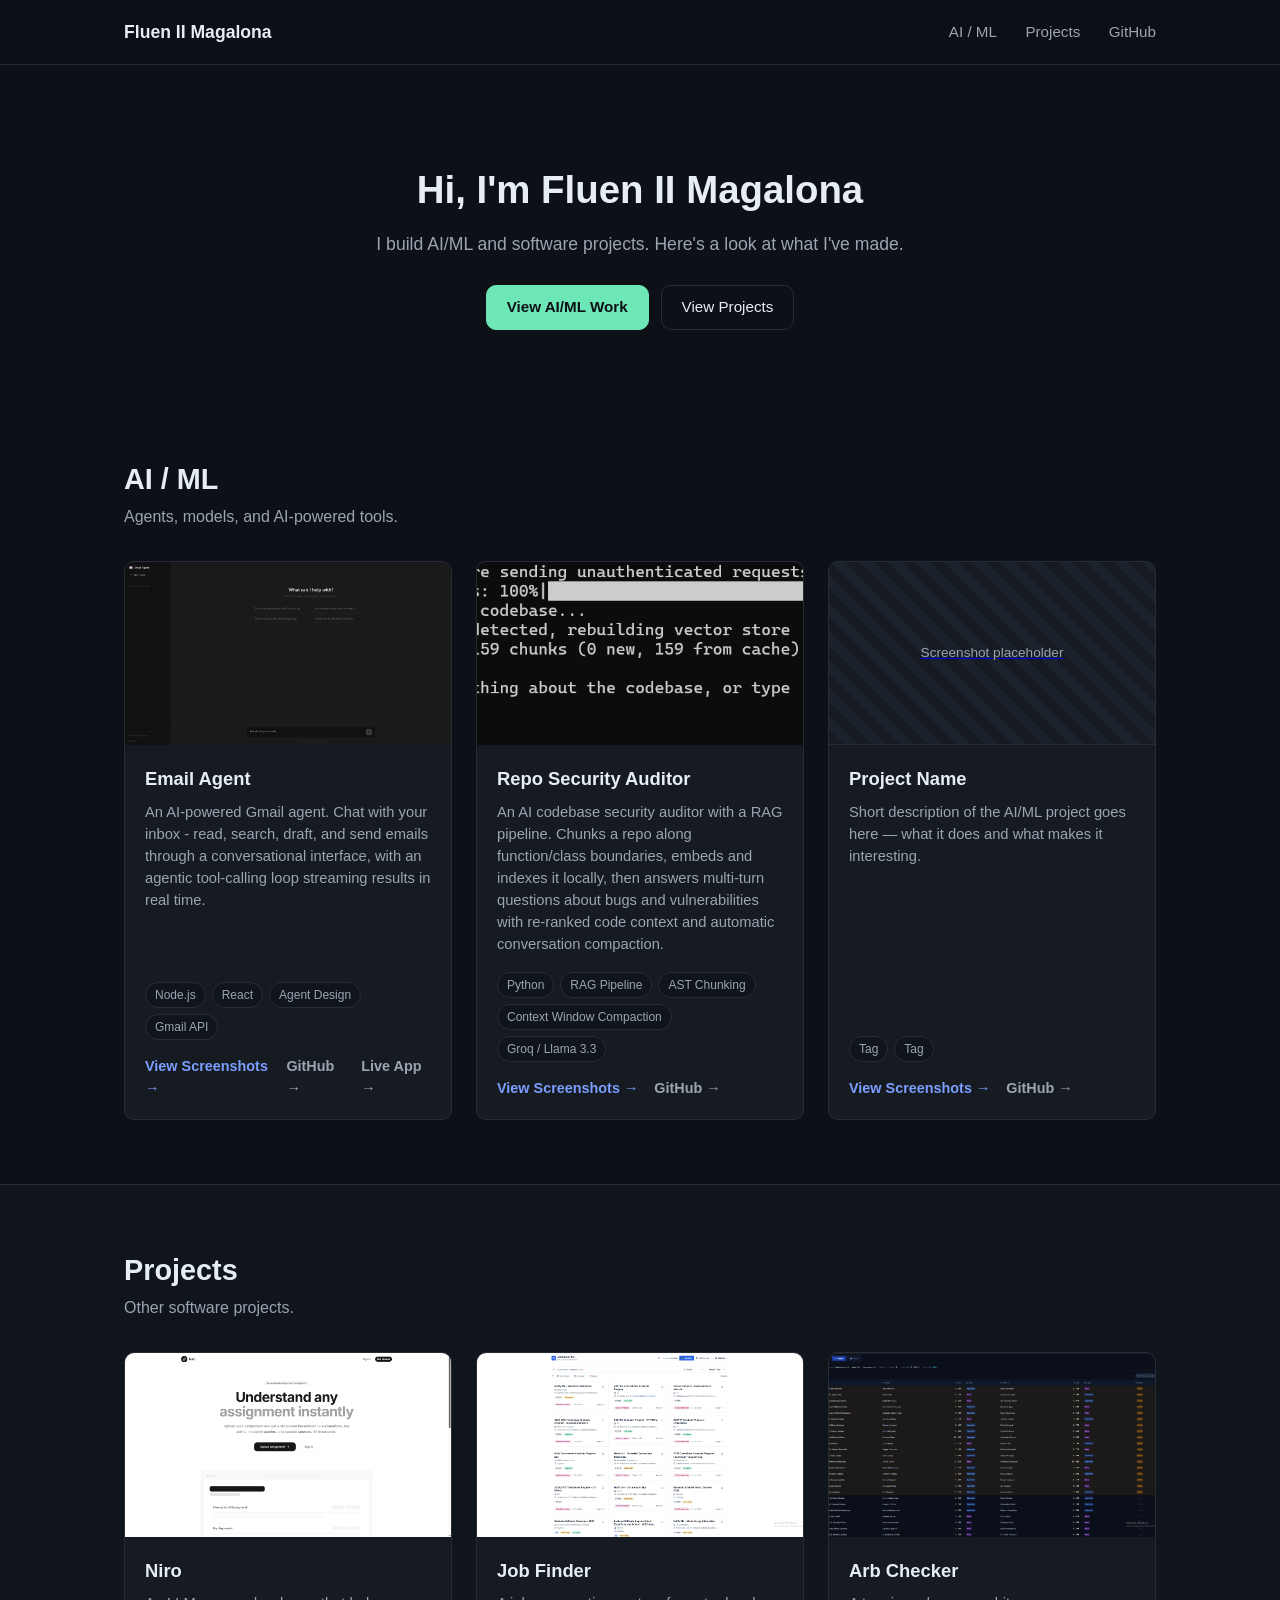
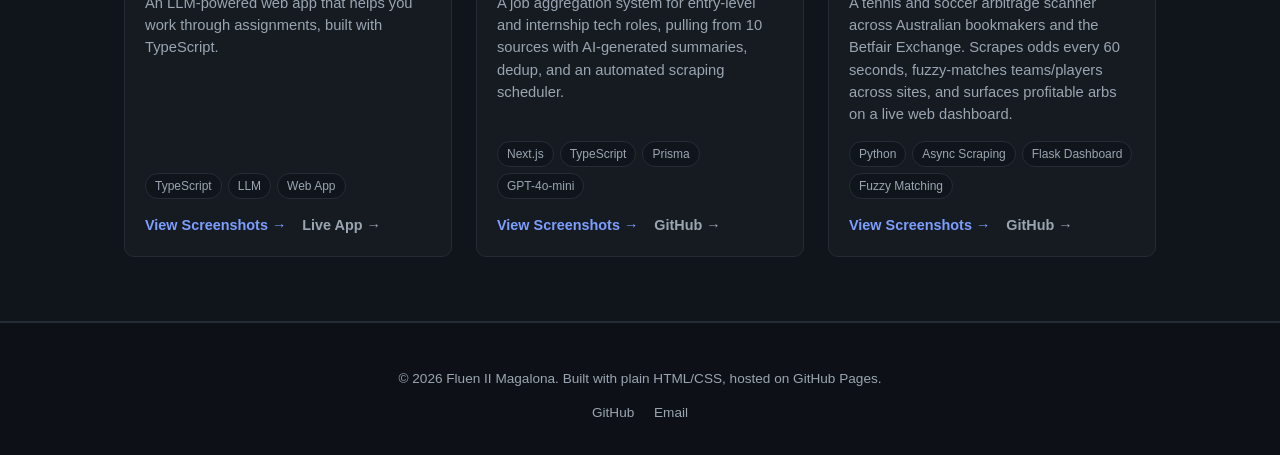
==== index.html @ 4257e5ad "ch" ====
<!DOCTYPE html>
<html lang="en">
<head>
<meta charset="UTF-8" />
<meta name="viewport" content="width=device-width, initial-scale=1.0" />
<title>Fluen II Magalona - Portfolio</title>
<meta name="description" content="Projects in AI/ML and software engineering." />
<link rel="stylesheet" href="style.css" />
</head>
<body>

<header class="site-header">
  <div class="container header-inner">
    <a class="brand" href="#top">Fluen II Magalona</a>
    <nav class="nav">
      <a href="#aiml">AI / ML</a>
      <a href="#projects">Projects</a>
      <a href="https://github.com/yubkek" target="_blank" rel="noopener">GitHub</a>
    </nav>
  </div>
</header>

<main>
  <section id="top" class="hero">
    <div class="container">
      <h1>Hi, I'm Fluen II Magalona</h1>
      <p class="hero-sub">I build AI/ML and software projects. Here's a look at what I've made.</p>
      <div class="hero-links">
        <a class="btn btn-primary" href="#aiml">View AI/ML Work</a>
        <a class="btn" href="#projects">View Projects</a>
      </div>
    </div>
  </section>

  <section id="aiml" class="section">
    <div class="container">
      <h2 class="section-title">AI / ML</h2>
      <p class="section-sub">Agents, models, and AI-powered tools.</p>

      <div class="card-grid">

        <!-- Email Agent -->
        <article class="card">
          <a class="card-shot-link" href="projects/email-agent.html">
            <img class="card-shot" src="images/email/thumb.png" alt="Email Agent screenshot" />
          </a>
          <div class="card-body">
            <h3><a href="projects/email-agent.html">Email Agent</a></h3>
            <p>An AI-powered Gmail agent. Chat with your inbox - read, search, draft, and send emails through a conversational interface, with an agentic tool-calling loop streaming results in real time.</p>
            <div class="tags">
              <span class="tag">Node.js</span>
              <span class="tag">React</span>
              <span class="tag">Agent Design</span>
              <span class="tag">Gmail API</span>
            </div>
            <div class="card-actions">
              <a class="card-link" href="projects/email-agent.html">View Screenshots &rarr;</a>
              <a class="card-link card-link-secondary" href="https://github.com/yubkek/email-agent" target="_blank" rel="noopener">GitHub &rarr;</a>
              <a class="card-link card-link-secondary" href="https://email-agent-blond.vercel.app/" target="_blank" rel="noopener">Live App &rarr;</a>
            </div>
          </div>
        </article>

        <!-- Repo Security Auditor -->
        <article class="card">
          <a class="card-shot-link" href="projects/repo-security-auditor.html">
            <img class="card-shot" src="images/repo-sec/thumb.png" alt="Repo Security Auditor screenshot" />
          </a>
          <div class="card-body">
            <h3><a href="projects/repo-security-auditor.html">Repo Security Auditor</a></h3>
            <p>An AI codebase security auditor with a RAG pipeline. Chunks a repo along function/class boundaries, embeds and indexes it locally, then answers multi-turn questions about bugs and vulnerabilities with re-ranked code context and automatic conversation compaction.</p>
            <div class="tags">
              <span class="tag">Python</span>
              <span class="tag">RAG Pipeline</span>
              <span class="tag">AST Chunking</span>
              <span class="tag">Context Window Compaction</span>
              <span class="tag">Groq / Llama 3.3</span>
            </div>
            <div class="card-actions">
              <a class="card-link" href="projects/repo-security-auditor.html">View Screenshots &rarr;</a>
              <a class="card-link card-link-secondary" href="https://github.com/yubkek/Repo-Security-Auditor" target="_blank" rel="noopener">GitHub &rarr;</a>
            </div>
          </div>
        </article>

        <!-- Placeholder AI/ML project 2 -->
        <article class="card">
          <a class="card-shot-link" href="projects/ai-ml-project-2.html">
            <div class="card-shot placeholder-shot">
              <span>Screenshot placeholder</span>
            </div>
          </a>
          <div class="card-body">
            <h3><a href="projects/ai-ml-project-2.html">Project Name</a></h3>
            <p>Short description of the AI/ML project goes here — what it does and what makes it interesting.</p>
            <div class="tags">
              <span class="tag">Tag</span>
              <span class="tag">Tag</span>
            </div>
            <div class="card-actions">
              <a class="card-link" href="projects/ai-ml-project-2.html">View Screenshots &rarr;</a>
              <a class="card-link card-link-secondary" href="#" target="_blank" rel="noopener">GitHub &rarr;</a>
            </div>
          </div>
        </article>

      </div>
    </div>
  </section>

  <section id="projects" class="section section-alt">
    <div class="container">
      <h2 class="section-title">Projects</h2>
      <p class="section-sub">Other software projects.</p>

      <div class="card-grid">

        <!-- Niro -->
        <article class="card">
          <a class="card-shot-link" href="projects/niro.html">
            <img class="card-shot" src="images/niro/thumb.png" alt="Niro screenshot" />
          </a>
          <div class="card-body">
            <h3><a href="projects/niro.html">Niro</a></h3>
            <p>An LLM-powered web app that helps you work through assignments, built with TypeScript.</p>
            <div class="tags">
              <span class="tag">TypeScript</span>
              <span class="tag">LLM</span>
              <span class="tag">Web App</span>
            </div>
            <div class="card-actions">
              <a class="card-link" href="projects/niro.html">View Screenshots &rarr;</a>
              <a class="card-link card-link-secondary" href="https://niro-one.vercel.app/" target="_blank" rel="noopener">Live App &rarr;</a>
            </div>
          </div>
        </article>

        <!-- Job Finder -->
        <article class="card">
          <a class="card-shot-link" href="projects/job-finder.html">
            <img class="card-shot" src="images/job/thumb.png" alt="Job Finder screenshot" />
          </a>
          <div class="card-body">
            <h3><a href="projects/job-finder.html">Job Finder</a></h3>
            <p>A job aggregation system for entry-level and internship tech roles, pulling from 10 sources with AI-generated summaries, dedup, and an automated scraping scheduler.</p>
            <div class="tags">
              <span class="tag">Next.js</span>
              <span class="tag">TypeScript</span>
              <span class="tag">Prisma</span>
              <span class="tag">GPT-4o-mini</span>
            </div>
            <div class="card-actions">
              <a class="card-link" href="projects/job-finder.html">View Screenshots &rarr;</a>
              <a class="card-link card-link-secondary" href="https://github.com/yubkek/Job-Finder" target="_blank" rel="noopener">GitHub &rarr;</a>
            </div>
          </div>
        </article>

        <!-- Arb Checker -->
        <article class="card">
          <a class="card-shot-link" href="projects/arb-checker.html">
            <img class="card-shot" src="images/arb/thumb.png" alt="Arb Checker screenshot" />
          </a>
          <div class="card-body">
            <h3><a href="projects/arb-checker.html">Arb Checker</a></h3>
            <p>A tennis and soccer arbitrage scanner across Australian bookmakers and the Betfair Exchange. Scrapes odds every 60 seconds, fuzzy-matches teams/players across sites, and surfaces profitable arbs on a live web dashboard.</p>
            <div class="tags">
              <span class="tag">Python</span>
              <span class="tag">Async Scraping</span>
              <span class="tag">Flask Dashboard</span>
              <span class="tag">Fuzzy Matching</span>
            </div>
            <div class="card-actions">
              <a class="card-link" href="projects/arb-checker.html">View Screenshots &rarr;</a>
              <a class="card-link card-link-secondary" href="https://github.com/yubkek/Arb-Checker" target="_blank" rel="noopener">GitHub &rarr;</a>
            </div>
          </div>
        </article>

      </div>
    </div>
  </section>
</main>

<footer class="site-footer">
  <div class="container">
    <p>&copy; 2026 Fluen II Magalona. Built with plain HTML/CSS, hosted on GitHub Pages.</p>
    <div class="footer-links">
      <a href="https://github.com/yubkek" target="_blank" rel="noopener">GitHub</a>
      <a href="mailto:henrymanagerai@gmail.com">Email</a>
    </div>
  </div>
</footer>

</body>
</html>
---- style.css ----
:root {
  --bg: #0d1117;
  --bg-alt: #10151c;
  --card: #161b22;
  --border: #262c36;
  --text: #e6edf3;
  --text-dim: #9aa5b1;
  --accent: #6ee7b7;
  --accent-2: #7c9eff;
  --radius: 10px;
}

* { box-sizing: border-box; }

html { scroll-behavior: smooth; }

body {
  margin: 0;
  font-family: -apple-system, BlinkMacSystemFont, "Segoe UI", Roboto, Helvetica, Arial, sans-serif;
  background: var(--bg);
  color: var(--text);
  line-height: 1.5;
}

.container {
  max-width: 1080px;
  margin: 0 auto;
  padding: 0 24px;
}

/* Header */
.site-header {
  position: sticky;
  top: 0;
  z-index: 10;
  background: rgba(13, 17, 23, 0.85);
  backdrop-filter: blur(8px);
  border-bottom: 1px solid var(--border);
}

.header-inner {
  display: flex;
  align-items: center;
  justify-content: space-between;
  height: 64px;
}

.brand {
  font-weight: 700;
  font-size: 1.1rem;
  color: var(--text);
  text-decoration: none;
}

.nav a {
  color: var(--text-dim);
  text-decoration: none;
  margin-left: 24px;
  font-size: 0.95rem;
  transition: color 0.15s ease;
}

.nav a:hover { color: var(--text); }

/* Hero */
.hero {
  padding: 96px 0 64px;
  text-align: center;
}

.hero h1 {
  font-size: 2.4rem;
  margin: 0 0 12px;
}

.hero-sub {
  color: var(--text-dim);
  font-size: 1.1rem;
  max-width: 540px;
  margin: 0 auto 28px;
}

.hero-links {
  display: flex;
  gap: 12px;
  justify-content: center;
}

.btn {
  display: inline-block;
  padding: 10px 20px;
  border-radius: var(--radius);
  border: 1px solid var(--border);
  color: var(--text);
  text-decoration: none;
  font-size: 0.95rem;
  transition: border-color 0.15s ease, background 0.15s ease;
}

.btn:hover { border-color: var(--accent-2); }

.btn-primary {
  background: var(--accent);
  color: #0d1117;
  border-color: var(--accent);
  font-weight: 600;
}

.btn-primary:hover {
  background: var(--accent-2);
  border-color: var(--accent-2);
}

/* Sections */
.section {
  padding: 64px 0;
}

.section-alt {
  background: var(--bg-alt);
  border-top: 1px solid var(--border);
  border-bottom: 1px solid var(--border);
}

.section-title {
  font-size: 1.8rem;
  margin: 0 0 4px;
}

.section-sub {
  color: var(--text-dim);
  margin: 0 0 32px;
}

/* Card grid */
.card-grid {
  display: grid;
  grid-template-columns: repeat(auto-fit, minmax(280px, 1fr));
  gap: 24px;
}

.card {
  background: var(--card);
  border: 1px solid var(--border);
  border-radius: var(--radius);
  overflow: hidden;
  display: flex;
  flex-direction: column;
  transition: transform 0.15s ease, border-color 0.15s ease;
}

.card:hover {
  transform: translateY(-2px);
  border-color: var(--accent-2);
}

.card-shot-link {
  display: block;
}

.card-shot {
  aspect-ratio: 16 / 9;
  width: 100%;
  height: 100%;
  object-fit: cover;
  display: block;
  background: var(--bg-alt);
}

.placeholder-shot {
  display: flex;
  align-items: center;
  justify-content: center;
  color: var(--text-dim);
  font-size: 0.85rem;
  background: repeating-linear-gradient(
    45deg,
    #161b22,
    #161b22 10px,
    #1c222b 10px,
    #1c222b 20px
  );
  border-bottom: 1px solid var(--border);
}

.card-body {
  padding: 20px;
  display: flex;
  flex-direction: column;
  flex: 1;
}

.card-body h3 {
  margin: 0 0 8px;
  font-size: 1.15rem;
}

.card-body h3 a {
  color: var(--text);
  text-decoration: none;
}

.card-body h3 a:hover {
  color: var(--accent-2);
}

.card-body p {
  color: var(--text-dim);
  font-size: 0.92rem;
  margin: 0 0 16px;
  flex: 1;
}

.tags {
  display: flex;
  flex-wrap: wrap;
  gap: 6px;
  margin-bottom: 16px;
}

.tag {
  font-size: 0.75rem;
  padding: 3px 9px;
  border-radius: 999px;
  background: var(--bg-alt);
  border: 1px solid var(--border);
  color: var(--text-dim);
}

.card-actions {
  display: flex;
  align-items: center;
  gap: 16px;
}

.card-link {
  color: var(--accent-2);
  text-decoration: none;
  font-size: 0.9rem;
  font-weight: 600;
}

.card-link:hover { text-decoration: underline; }

.card-link-secondary {
  color: var(--text-dim);
}

/* Project detail pages */
.detail-header {
  padding: 40px 0 8px;
}

.back-link {
  color: var(--text-dim);
  text-decoration: none;
  font-size: 0.9rem;
}

.back-link:hover { color: var(--text); }

.detail-title {
  font-size: 2rem;
  margin: 20px 0 8px;
}

.detail-sub {
  color: var(--text-dim);
  font-size: 1.05rem;
  max-width: 640px;
  margin: 0 0 20px;
}

.detail-actions {
  display: flex;
  gap: 12px;
  margin-bottom: 40px;
}

.gallery-grid {
  display: grid;
  grid-template-columns: repeat(auto-fit, minmax(320px, 1fr));
  gap: 20px;
  padding-bottom: 64px;
}

.gallery-shot {
  aspect-ratio: 16 / 10;
  width: 100%;
  height: 100%;
  object-fit: cover;
  display: block;
  border-radius: var(--radius);
  border: 1px solid var(--border);
  background: var(--bg-alt);
}

.gallery-shot.placeholder-shot {
  font-size: 0.9rem;
}

/* Lightbox */
.lightbox-overlay {
  position: fixed;
  inset: 0;
  z-index: 100;
  display: none;
  align-items: center;
  justify-content: center;
  background: rgba(0, 0, 0, 0.88);
  padding: 40px;
  cursor: zoom-out;
}

.lightbox-overlay.open {
  display: flex;
}

.lightbox-img {
  max-width: 100%;
  max-height: 100%;
  object-fit: contain;
  border-radius: var(--radius);
  box-shadow: 0 20px 60px rgba(0, 0, 0, 0.5);
}

.lightbox-close {
  position: absolute;
  top: 20px;
  right: 28px;
  background: none;
  border: none;
  color: var(--text);
  font-size: 2.2rem;
  line-height: 1;
  cursor: pointer;
  padding: 4px 10px;
}

.lightbox-close:hover {
  color: var(--accent-2);
}

.lightbox-nav {
  position: absolute;
  top: 50%;
  transform: translateY(-50%);
  background: rgba(255, 255, 255, 0.06);
  border: 1px solid var(--border);
  color: var(--text);
  font-size: 2.4rem;
  line-height: 1;
  width: 52px;
  height: 52px;
  border-radius: 50%;
  cursor: pointer;
  display: flex;
  align-items: center;
  justify-content: center;
}

.lightbox-nav:hover {
  color: var(--accent-2);
  border-color: var(--accent-2);
}

.lightbox-prev { left: 20px; }
.lightbox-next { right: 20px; }

@media (max-width: 600px) {
  .lightbox-nav {
    width: 40px;
    height: 40px;
    font-size: 1.8rem;
  }
  .lightbox-prev { left: 8px; }
  .lightbox-next { right: 8px; }
}

/* Footer */
.site-footer {
  padding: 32px 0;
  text-align: center;
  color: var(--text-dim);
  font-size: 0.85rem;
  border-top: 1px solid var(--border);
}

.footer-links a {
  color: var(--text-dim);
  margin: 0 8px;
  text-decoration: none;
}

.footer-links a:hover { color: var(--text); }

@media (max-width: 480px) {
  .nav a { margin-left: 14px; font-size: 0.85rem; }
  .hero h1 { font-size: 1.9rem; }
}
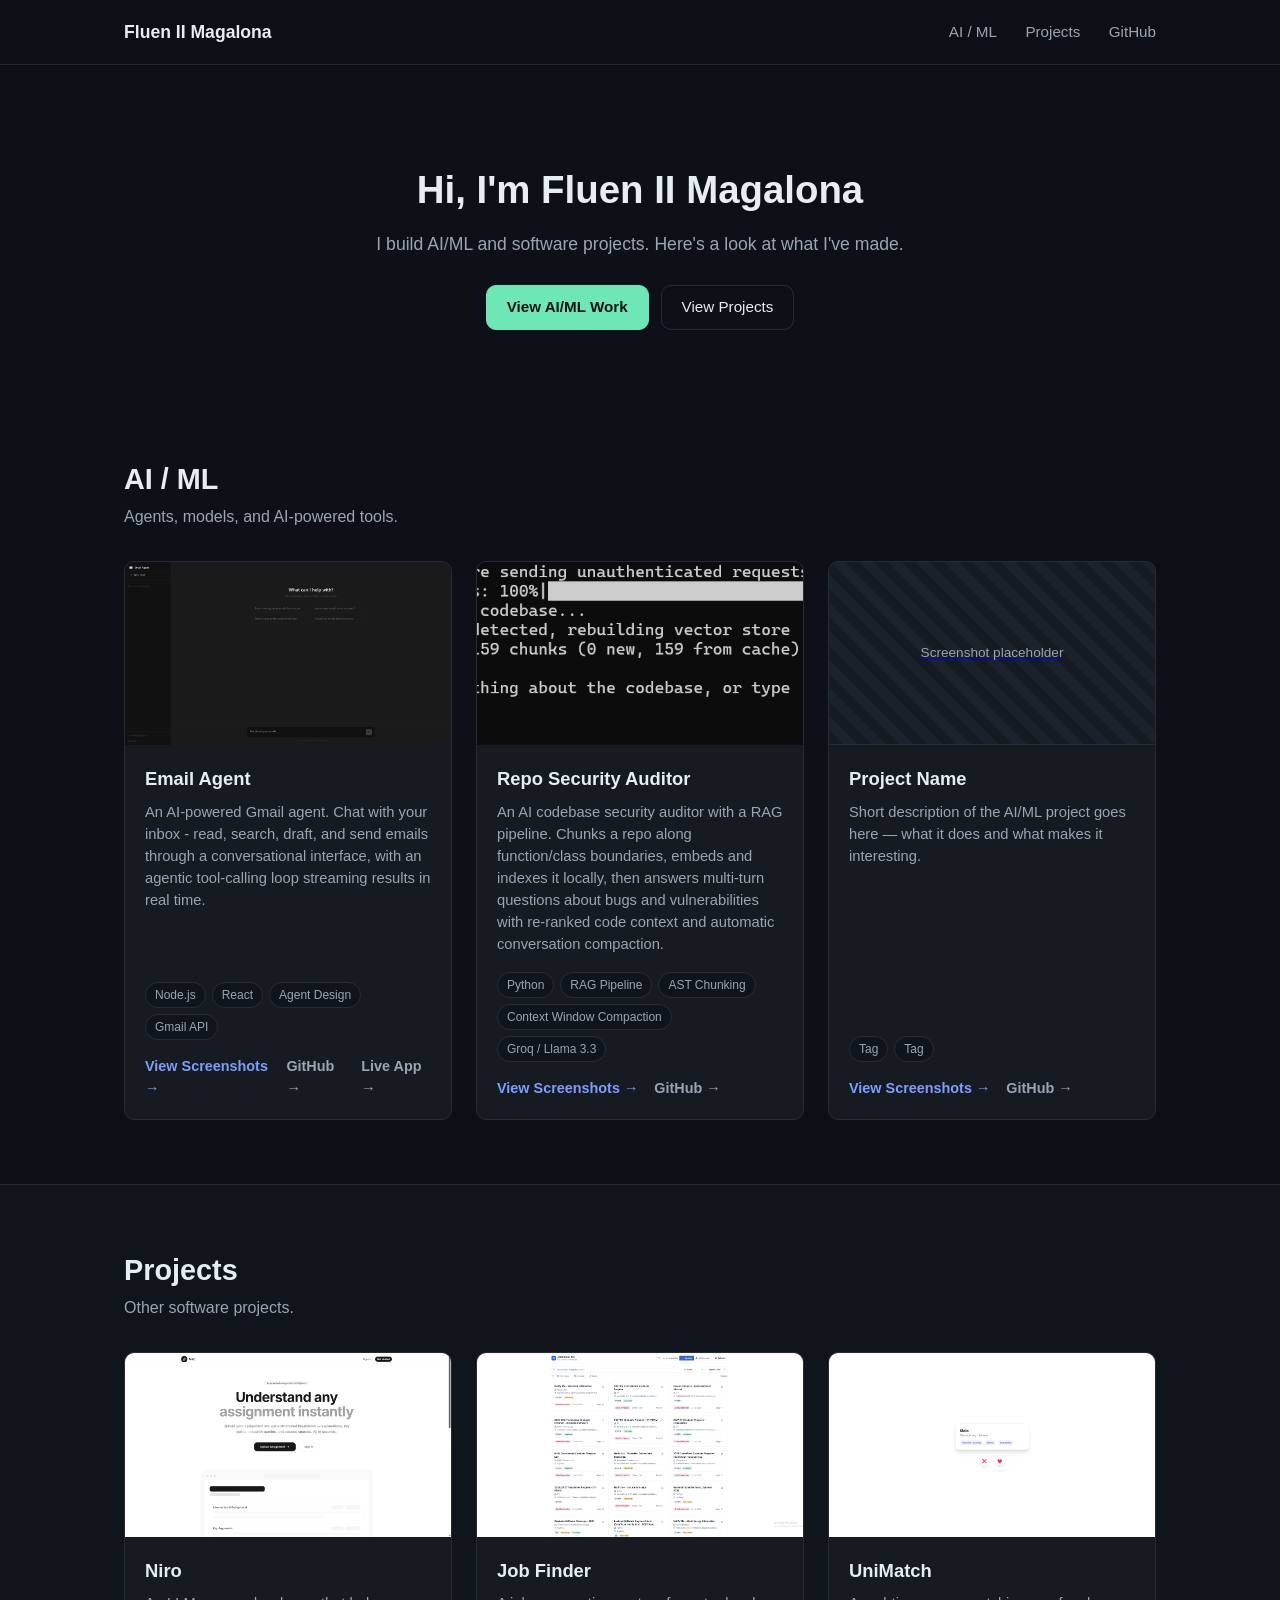
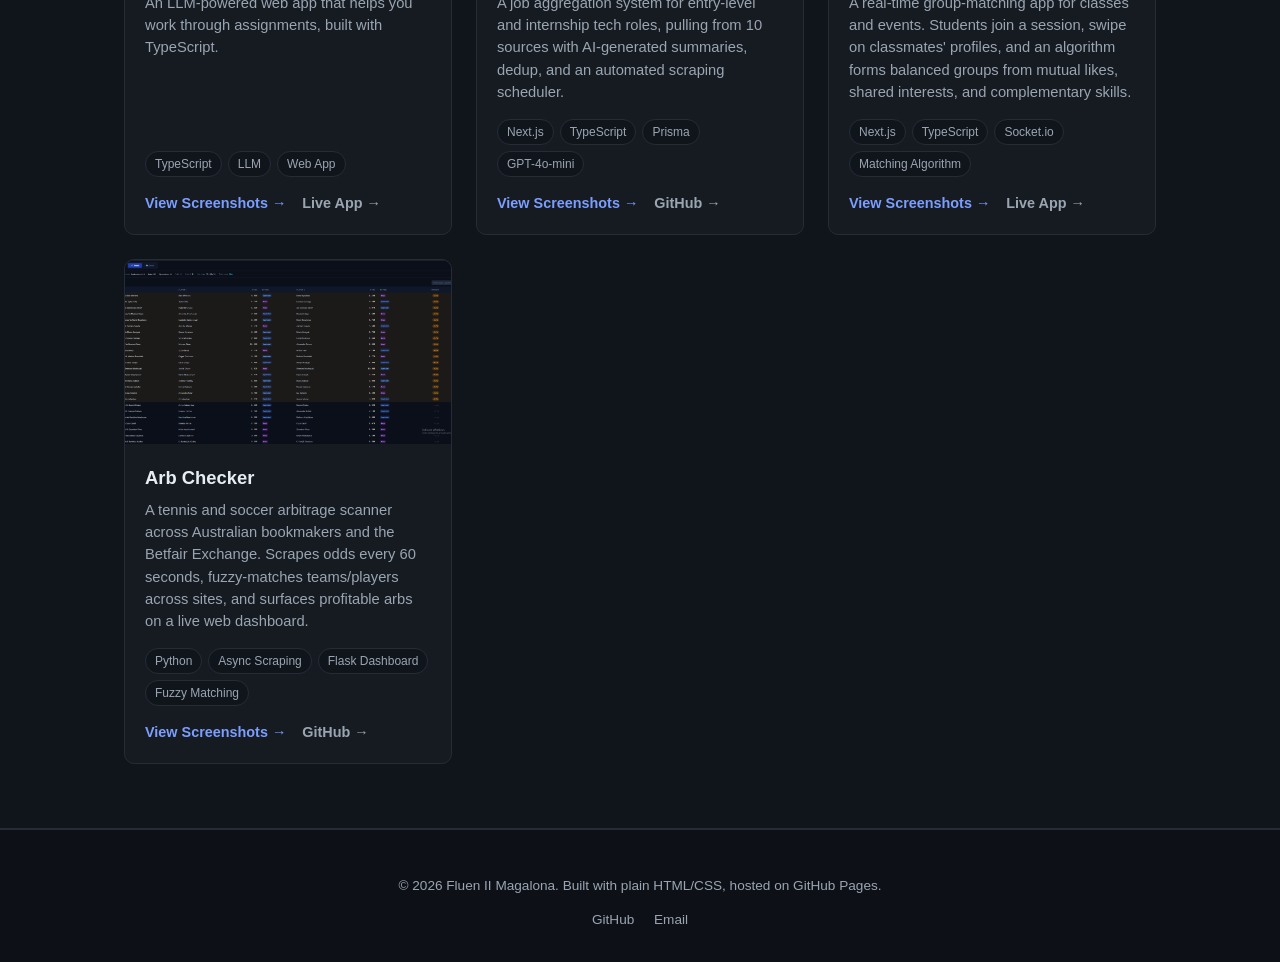
==== commit fd454fa6: "new proj" ====
--- a/index.html
+++ b/index.html
@@ -156,6 +156,27 @@
           </div>
         </article>
 
+        <!-- UniMatch -->
+        <article class="card">
+          <a class="card-shot-link" href="projects/grouper.html">
+            <img class="card-shot" src="images/grouper/thumb.png" alt="UniMatch screenshot" />
+          </a>
+          <div class="card-body">
+            <h3><a href="projects/grouper.html">UniMatch</a></h3>
+            <p>A real-time group-matching app for classes and events. Students join a session, swipe on classmates' profiles, and an algorithm forms balanced groups from mutual likes, shared interests, and complementary skills.</p>
+            <div class="tags">
+              <span class="tag">Next.js</span>
+              <span class="tag">TypeScript</span>
+              <span class="tag">Socket.io</span>
+              <span class="tag">Matching Algorithm</span>
+            </div>
+            <div class="card-actions">
+              <a class="card-link" href="projects/grouper.html">View Screenshots &rarr;</a>
+              <a class="card-link card-link-secondary" href="https://unimatch-xzs7.onrender.com/" target="_blank" rel="noopener">Live App &rarr;</a>
+            </div>
+          </div>
+        </article>
+
         <!-- Arb Checker -->
         <article class="card">
           <a class="card-shot-link" href="projects/arb-checker.html">
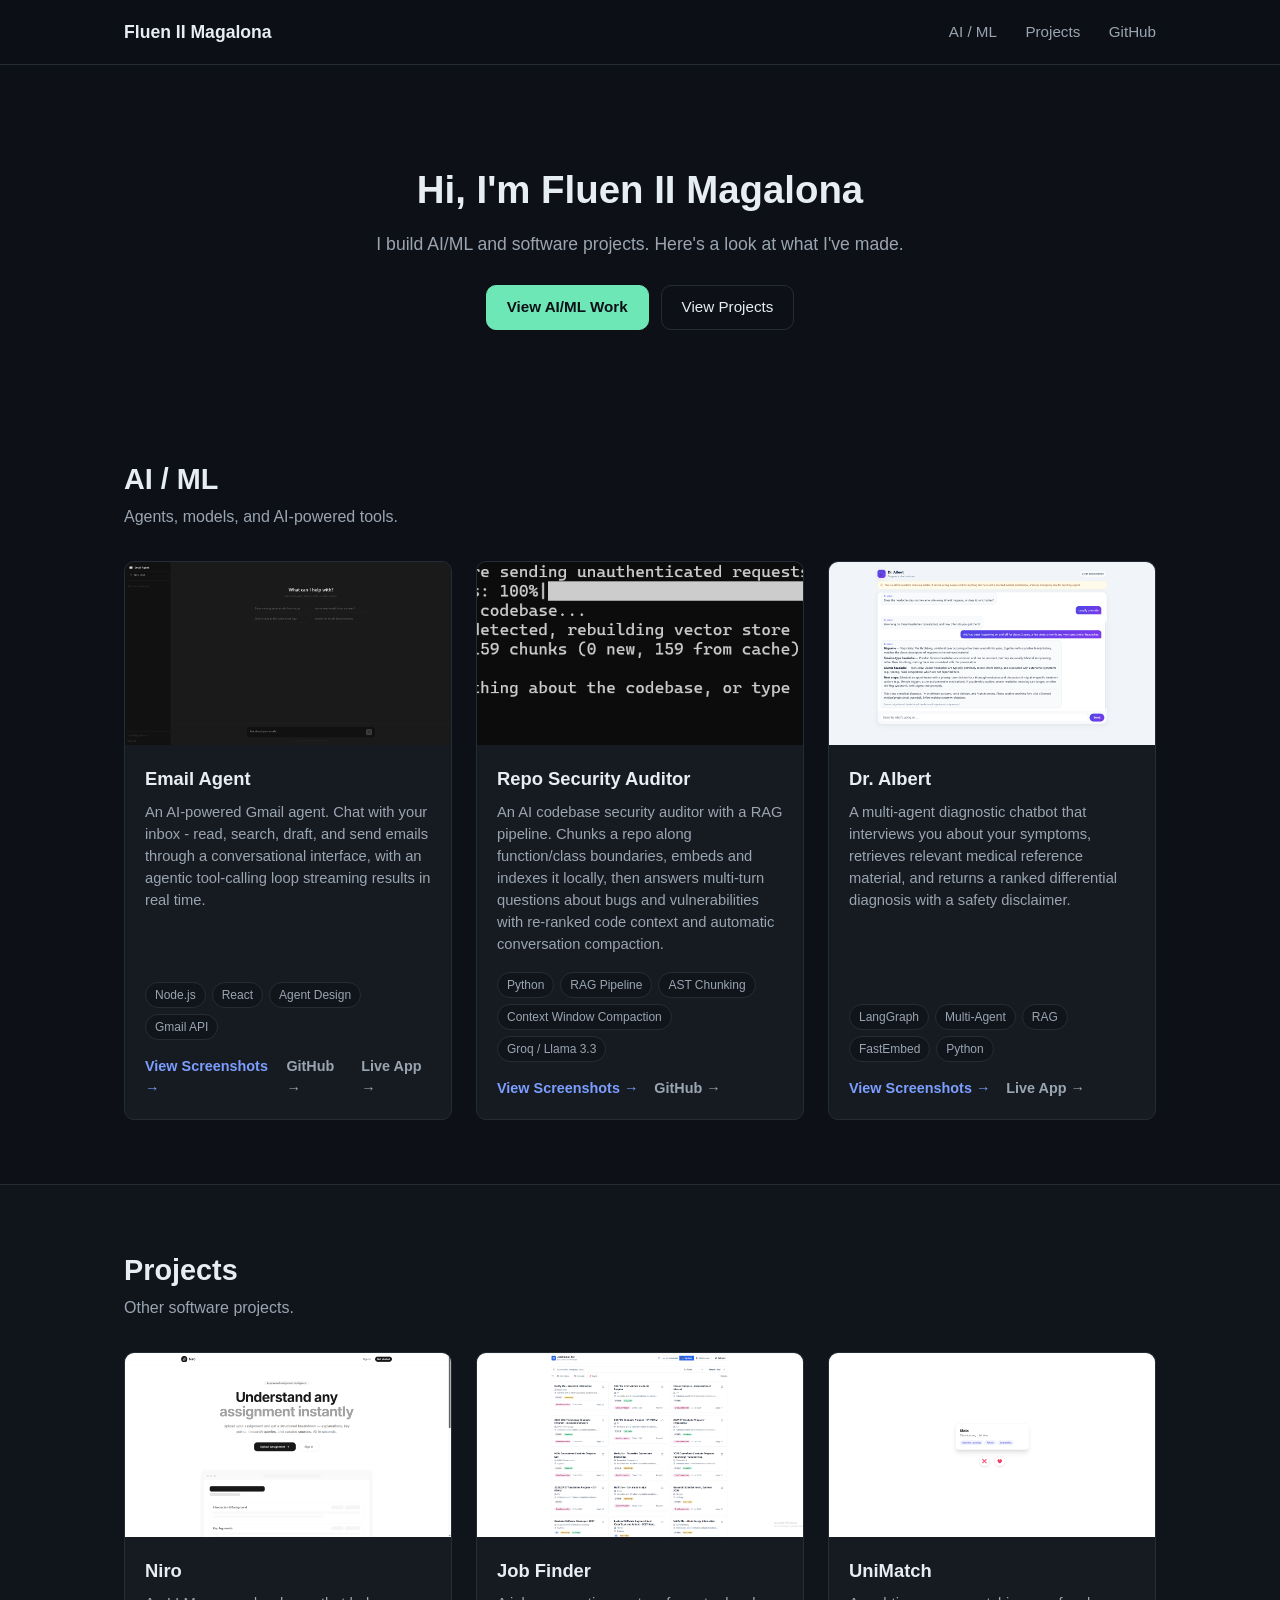
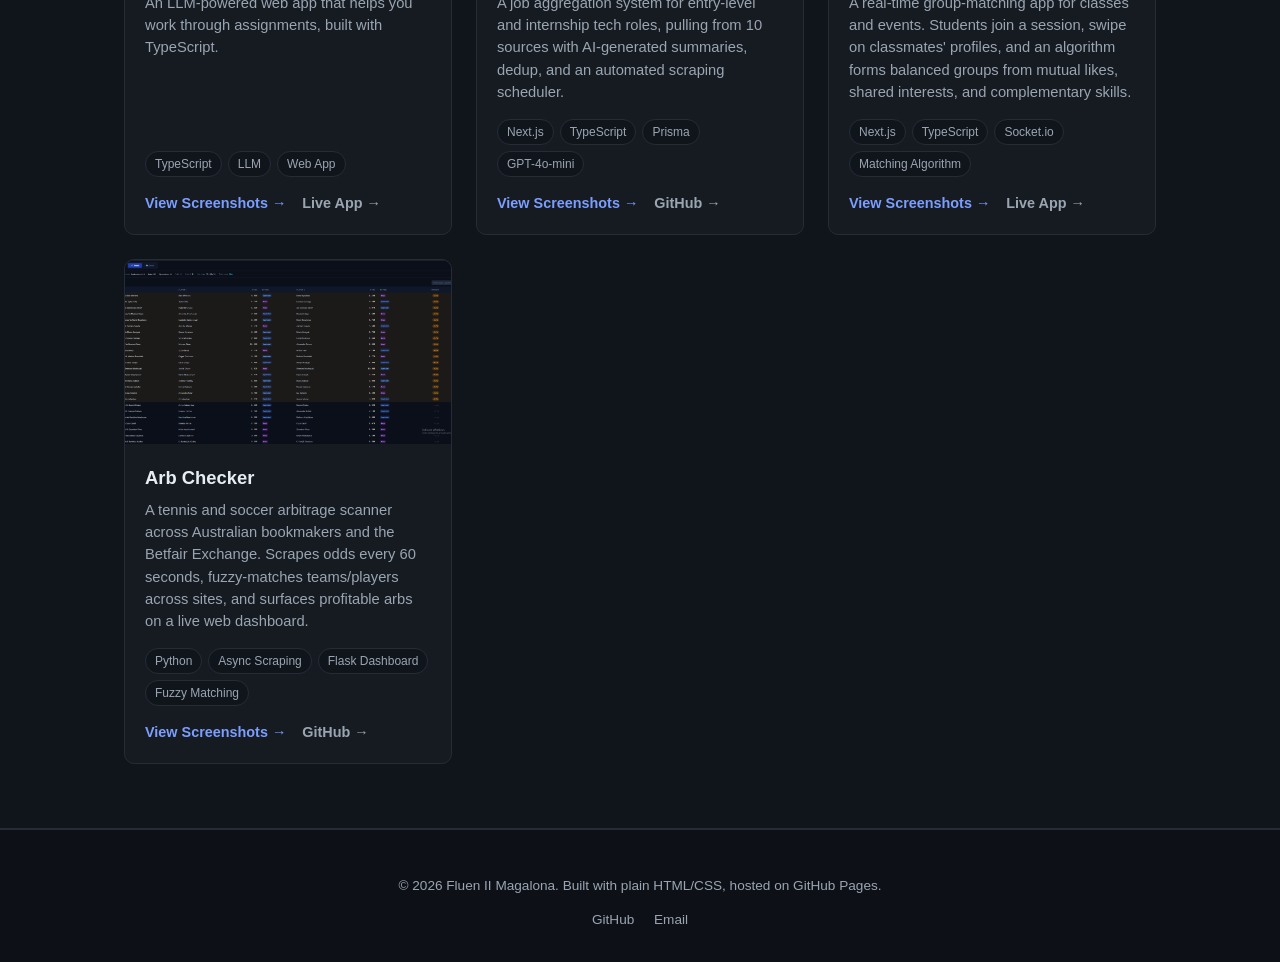
==== commit ca7f340c: "health diagnosis bot" ====
--- a/index.html
+++ b/index.html
@@ -83,23 +83,24 @@
           </div>
         </article>
 
-        <!-- Placeholder AI/ML project 2 -->
-        <article class="card">
-          <a class="card-shot-link" href="projects/ai-ml-project-2.html">
-            <div class="card-shot placeholder-shot">
-              <span>Screenshot placeholder</span>
-            </div>
-          </a>
-          <div class="card-body">
-            <h3><a href="projects/ai-ml-project-2.html">Project Name</a></h3>
-            <p>Short description of the AI/ML project goes here — what it does and what makes it interesting.</p>
-            <div class="tags">
-              <span class="tag">Tag</span>
-              <span class="tag">Tag</span>
-            </div>
-            <div class="card-actions">
-              <a class="card-link" href="projects/ai-ml-project-2.html">View Screenshots &rarr;</a>
-              <a class="card-link card-link-secondary" href="#" target="_blank" rel="noopener">GitHub &rarr;</a>
+        <!-- Dr. AIbert -->
+        <article class="card">
+          <a class="card-shot-link" href="projects/dr-aibert.html">
+            <img class="card-shot" src="images/draibert/thumb.png" alt="Dr. AIbert screenshot" />
+          </a>
+          <div class="card-body">
+            <h3><a href="projects/dr-aibert.html">Dr. AIbert</a></h3>
+            <p>A multi-agent diagnostic chatbot that interviews you about your symptoms, retrieves relevant medical reference material, and returns a ranked differential diagnosis with a safety disclaimer.</p>
+            <div class="tags">
+              <span class="tag">LangGraph</span>
+              <span class="tag">Multi-Agent</span>
+              <span class="tag">RAG</span>
+              <span class="tag">FastEmbed</span>
+              <span class="tag">Python</span>
+            </div>
+            <div class="card-actions">
+              <a class="card-link" href="projects/dr-aibert.html">View Screenshots &rarr;</a>
+              <a class="card-link card-link-secondary" href="https://dr-aibert.onrender.com/" target="_blank" rel="noopener">Live App &rarr;</a>
             </div>
           </div>
         </article>
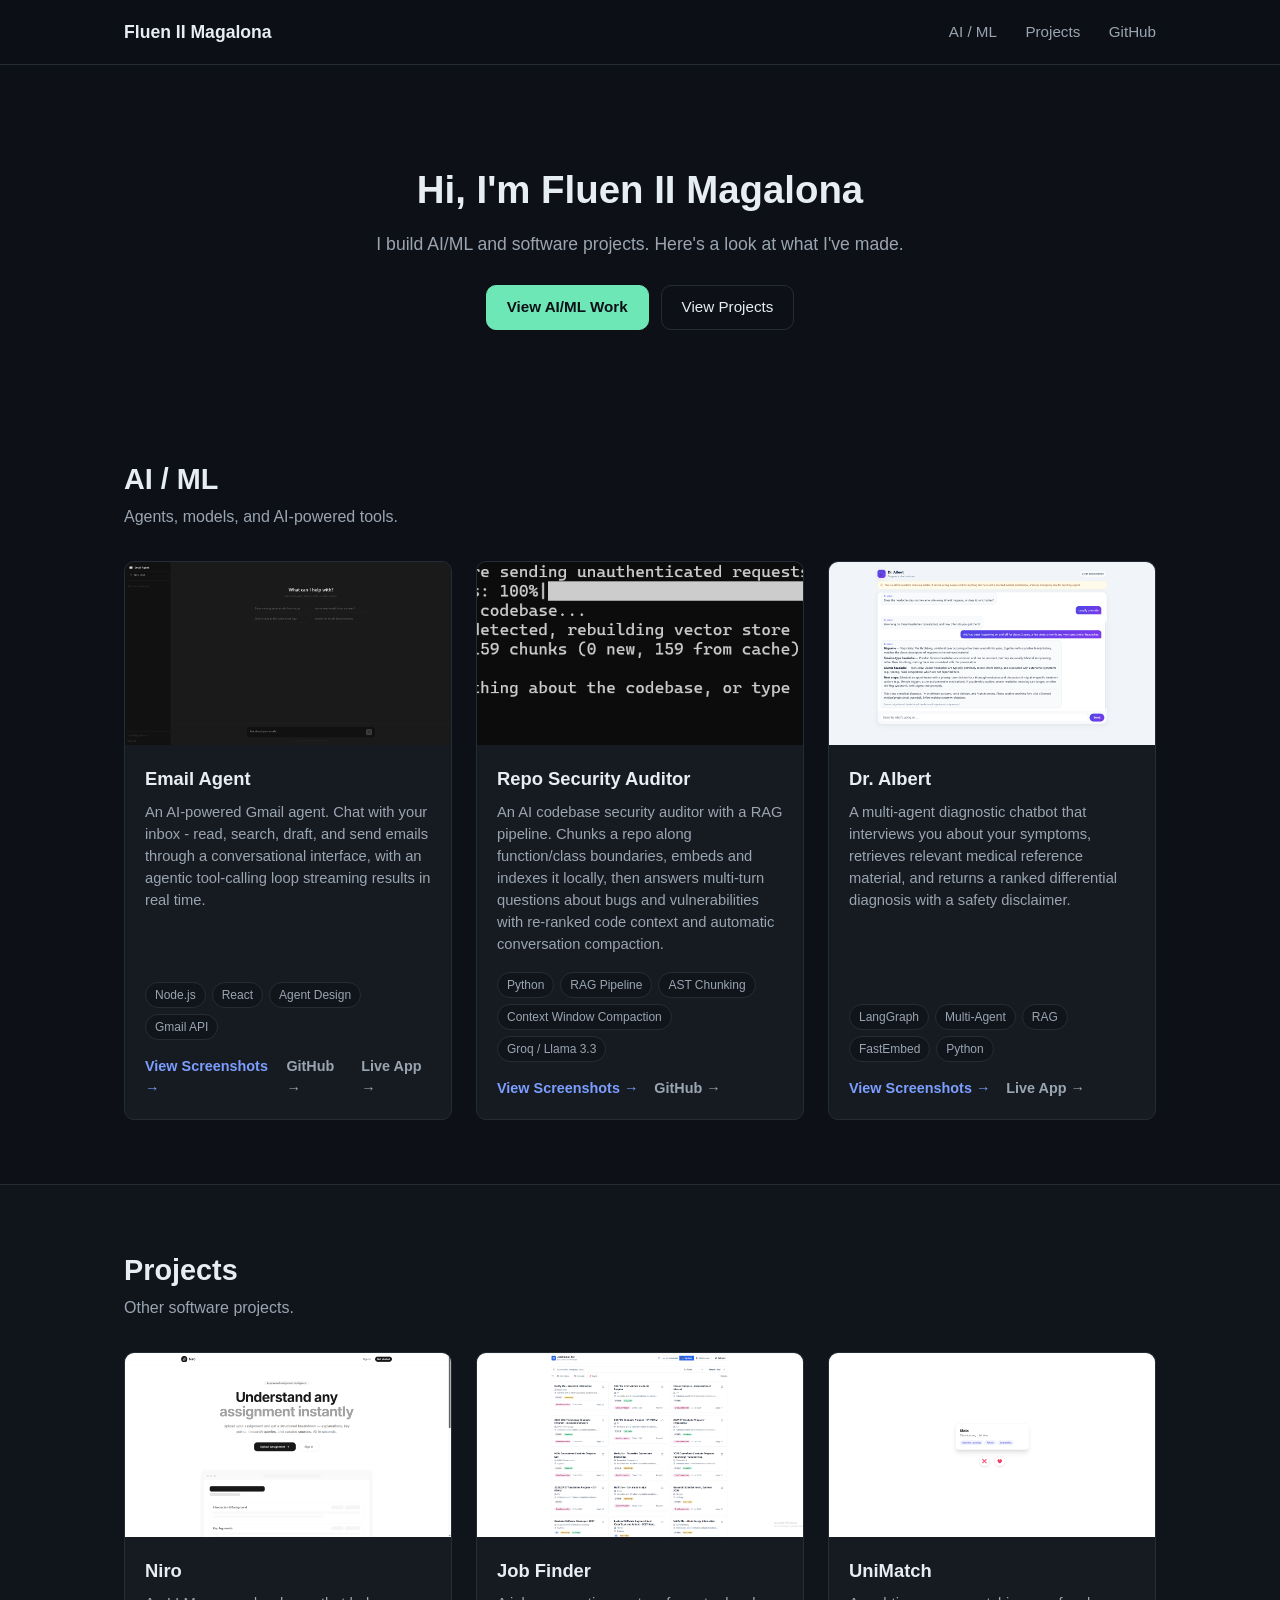
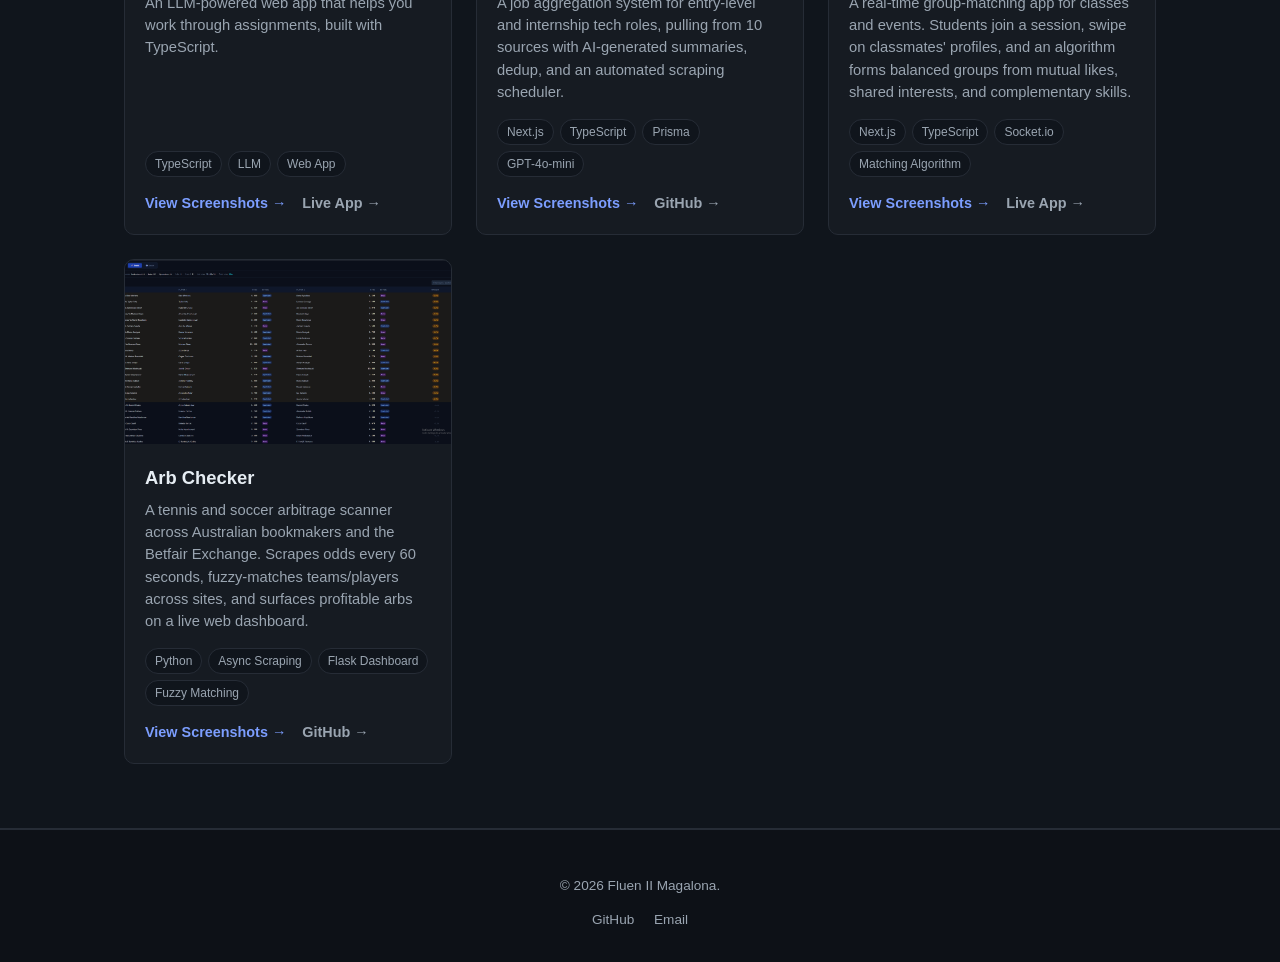
==== commit 95078062: "fixed email at footer" ====
--- a/index.html
+++ b/index.html
@@ -206,10 +206,10 @@
 
 <footer class="site-footer">
   <div class="container">
-    <p>&copy; 2026 Fluen II Magalona. Built with plain HTML/CSS, hosted on GitHub Pages.</p>
+    <p>&copy; 2026 Fluen II Magalona.</p>
     <div class="footer-links">
       <a href="https://github.com/yubkek" target="_blank" rel="noopener">GitHub</a>
-      <a href="mailto:henrymanagerai@gmail.com">Email</a>
+      <a href="mailto:fluenm@gmail.com">Email</a>
     </div>
   </div>
 </footer>
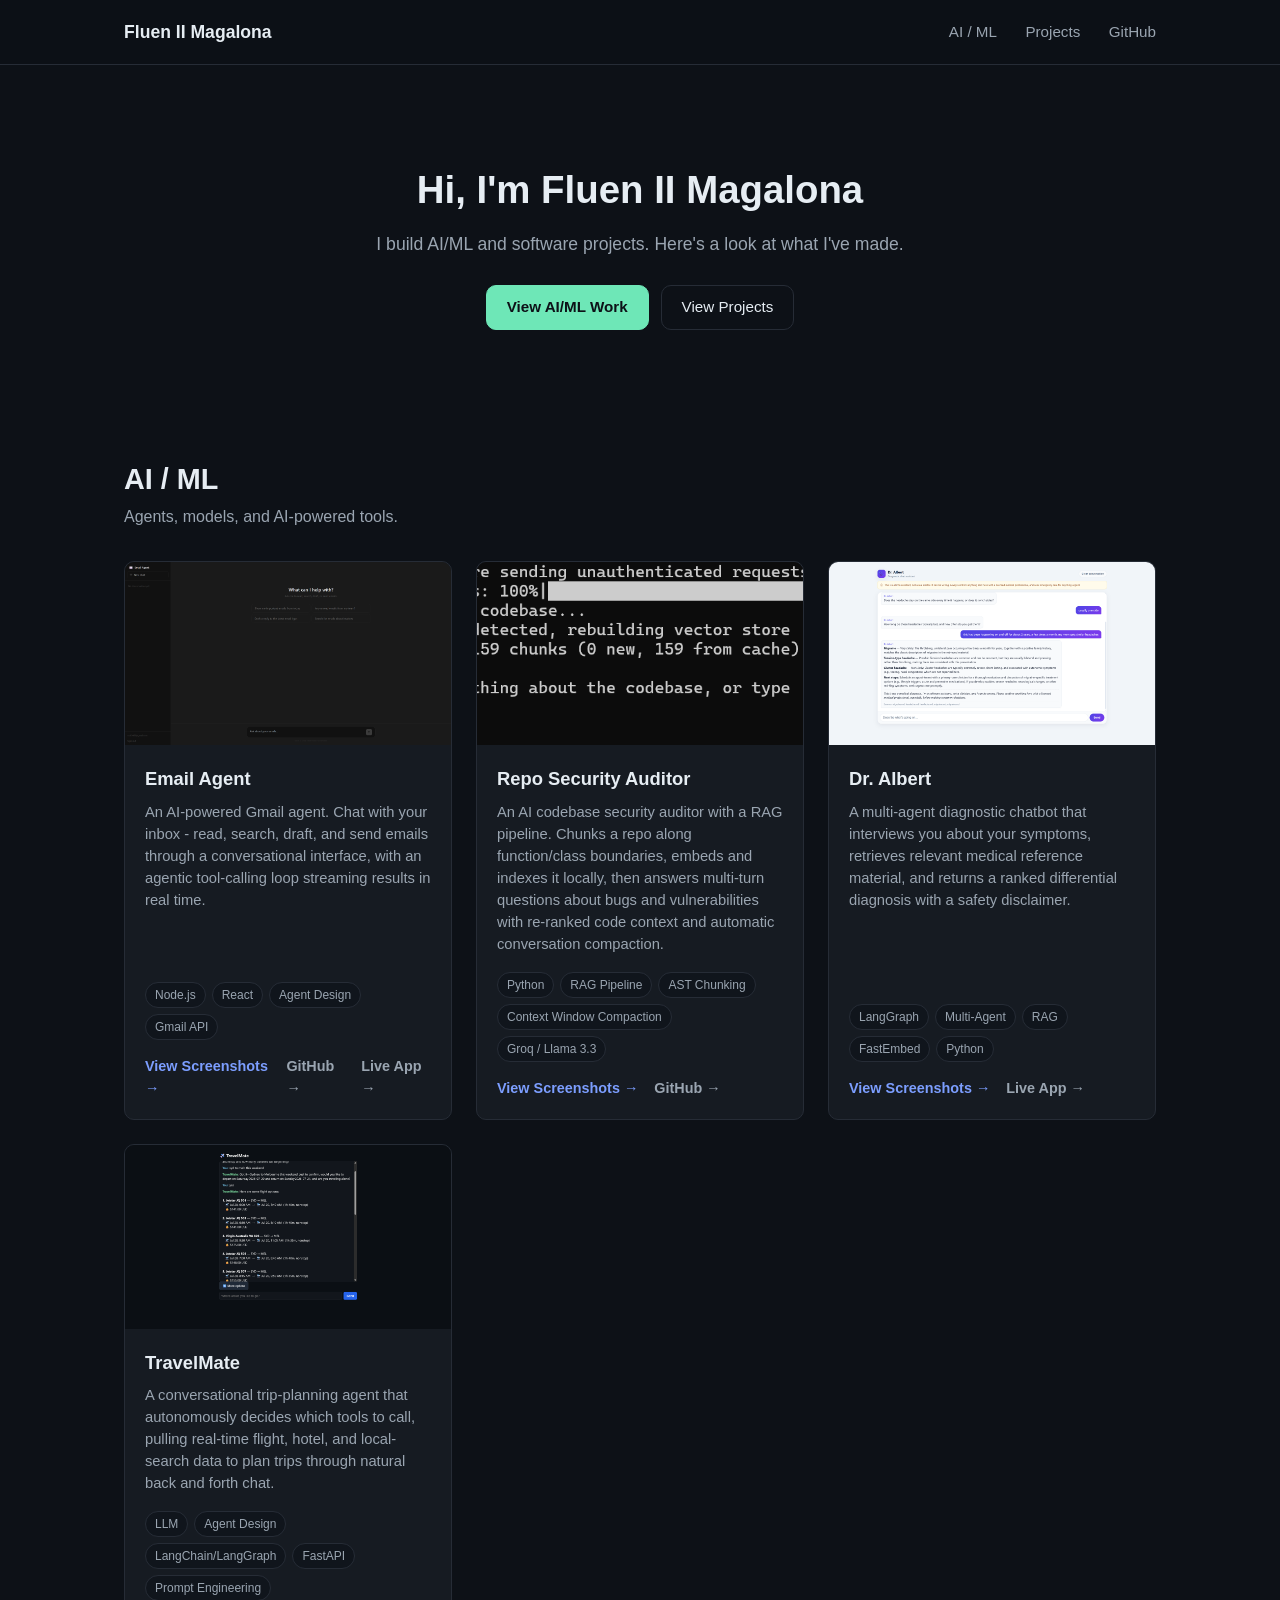
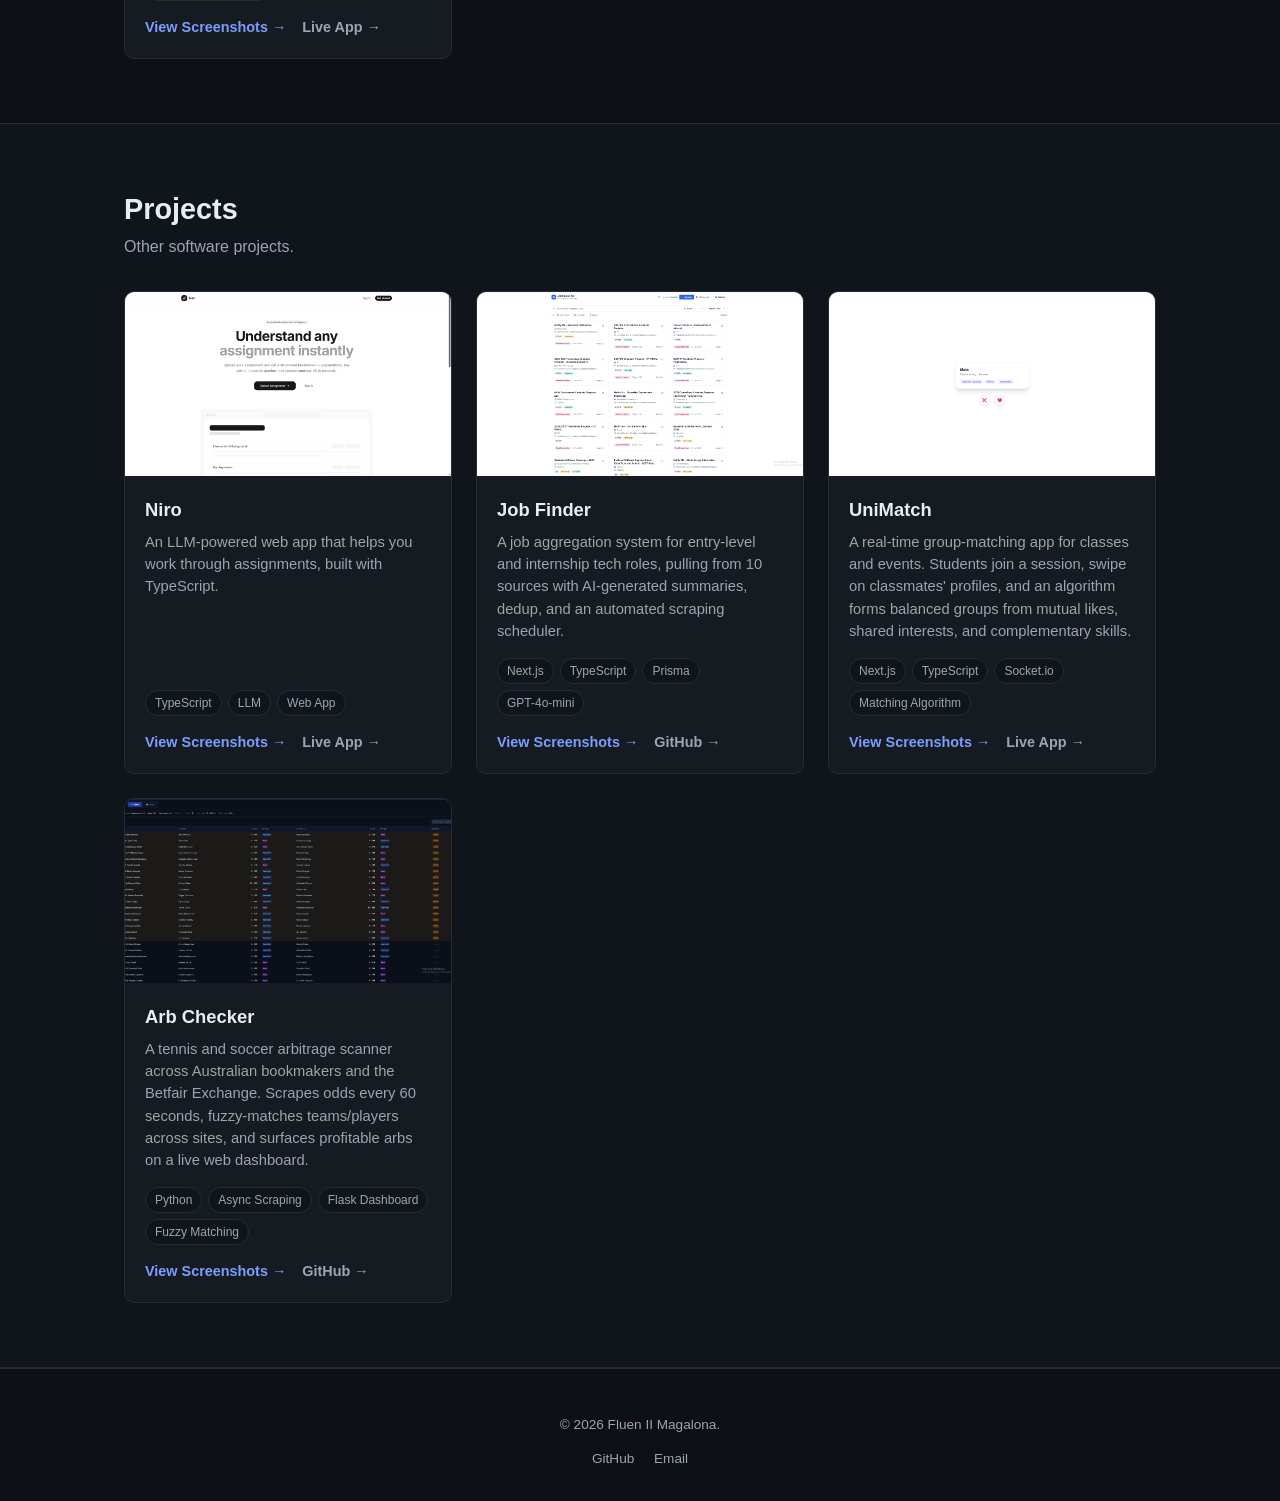
==== commit 90f68115: "added travelmate" ====
--- a/index.html
+++ b/index.html
@@ -105,6 +105,28 @@
           </div>
         </article>
 
+        <!-- TravelMate -->
+        <article class="card">
+          <a class="card-shot-link" href="projects/travelmate.html">
+            <img class="card-shot" src="images/travelmate/thumb.png" alt="TravelMate screenshot" />
+          </a>
+          <div class="card-body">
+            <h3><a href="projects/travelmate.html">TravelMate</a></h3>
+            <p>A conversational trip-planning agent that autonomously decides which tools to call, pulling real-time flight, hotel, and local-search data to plan trips through natural back and forth chat.</p>
+            <div class="tags">
+              <span class="tag">LLM</span>
+              <span class="tag">Agent Design</span>
+              <span class="tag">LangChain/LangGraph</span>
+              <span class="tag">FastAPI</span>
+              <span class="tag">Prompt Engineering</span>
+            </div>
+            <div class="card-actions">
+              <a class="card-link" href="projects/travelmate.html">View Screenshots &rarr;</a>
+              <a class="card-link card-link-secondary" href="https://travelmate-6xpz.onrender.com/" target="_blank" rel="noopener">Live App &rarr;</a>
+            </div>
+          </div>
+        </article>
+
       </div>
     </div>
   </section>
